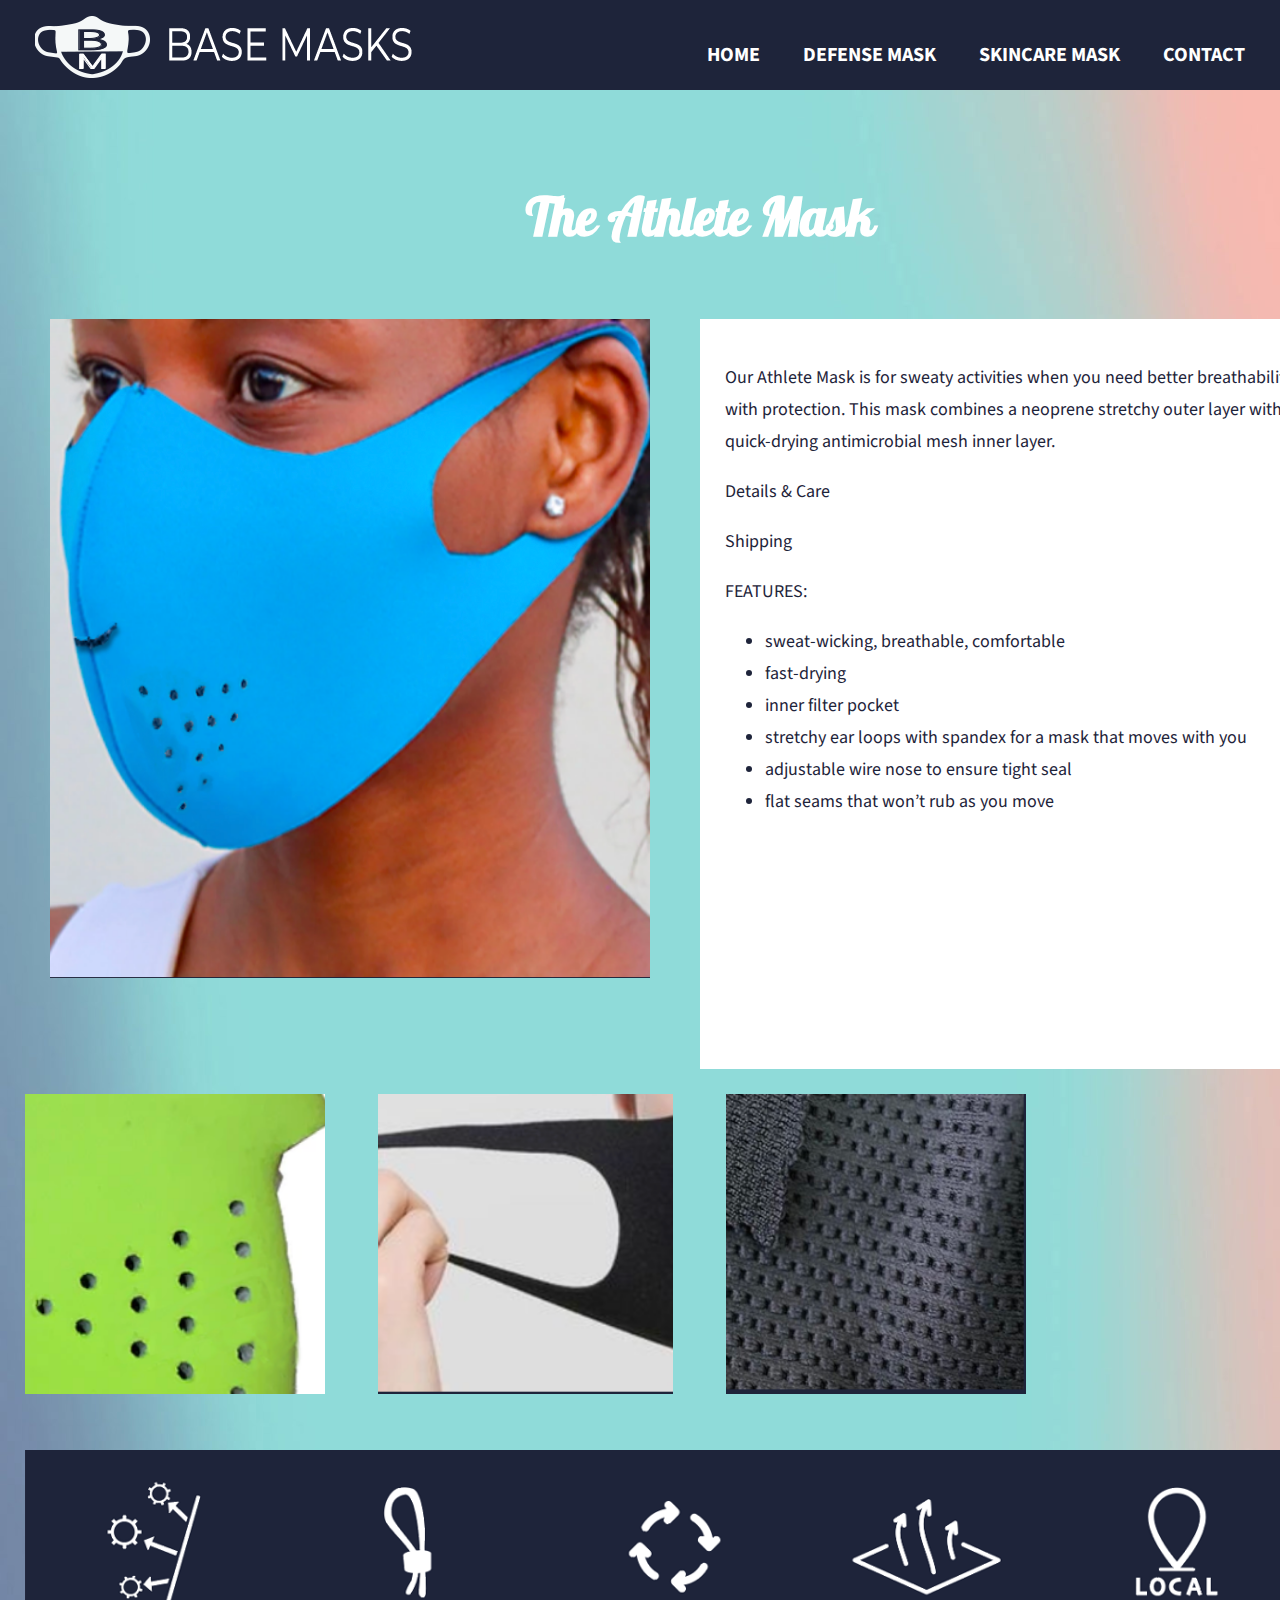
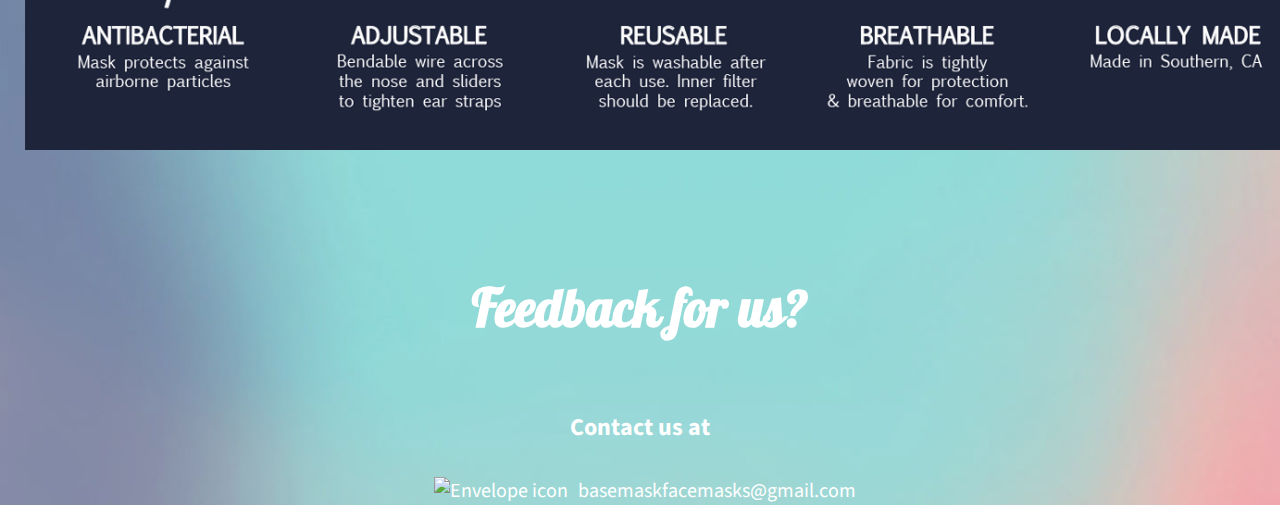
==== athlete/index.html @ c5bbb191 "initial commit" ====
<!doctype html>
<html lang="en">
    <head>
        <meta charset="utf-8">
        <title>Base Masks | Athlete Mask</title>
        <link rel="stylesheet" href="../css/normalize.css">
        <link rel="stylesheet" href="../css/main.css">
        <link href="https://fonts.googleapis.com/css2?family=Source+Sans+Pro:wght@300;400;700&display=swap" rel="stylesheet">
        <link href="https://fonts.googleapis.com/css2?family=Galada&display=swap" rel="stylesheet">
    </head>

    <body>
        <header>
            <a href="../index.html"><img src="../img/base.png" alt="Base Mask logo"/></a>
            <nav>
                <ul>
                    <li><a href="../index.html">HOME</a></li>
                    <li><a href="../defense/index.html">DEFENSE MASK</a></li>
                    <li><a href="../skincare/index.html">SKINCARE MASK</a></li>
                    <li><a href="../contact/index.html">CONTACT</a></li>
                </ul>
            </nav>
        </header>

        <div id="ath-mask" class="full-width">
            <h3>The Athlete Mask</h3>
            <div class="half-width">
                <img src="img/model2.png" alt="Daily defense mask">
            </div>
            <div class="half-width text-box">
                <p>Our Athlete Mask is for sweaty activities when you need better breathability with protection. This mask combines a neoprene stretchy outer layer with a quick-drying antimicrobial mesh inner layer.                    
                </p>
                <p>Details & Care</p>
                <p>Shipping</p>
                <p>FEATURES:
                    <ul>
                        <li>sweat-wicking, breathable, comfortable</li>
                        <li>fast-drying</li>
                        <li>inner filter pocket</li>
                        <li>stretchy ear loops with spandex for a mask that moves with you</li>
                        <li>adjustable wire nose to ensure tight seal</li>
                        <li>flat seams that won’t rub as you move</li>
                    </ul>
                </p>
            </div>
        </div>

        <div class="detail">
            <img src="img/detail1.png" alt="">
            <img src="img/detail2.png" alt="">
            <img src="img/detail3.png" alt="">
            <img src="img/attributes.png" alt="">
        </div>

        <section id="contact">
            <h3>Feedback for us?</h3>
            <h4>Contact us at </h4>
            <a href="mailto:basemaskfacemasks@gmail.com"><img src="../img/email.png" id="envelope" alt="Envelope icon"/>basemaskfacemasks@gmail.com</a>
            <br>
        </section>
    </body>
</html>
---- css/main.css ----
/***** BASE STYLES *****/
body {
    background-image: url('../img/cover.jpg');
    background-size: cover;
    font-family: 'Source Sans Pro', sans-serif;
}

h3 {
    color: #fff;
    font-family: 'Galada', cursive;
    font-size: 52px;
    padding-top: 40px;
    text-align: center;
}

/***** GRID *****/
.full-width {
    width: 1400px;
}

.half-width {
    width: 700px;
}

.half-width img {
    width: 700px;
}

.third-width {
    display: inline-block;
    width: 400px;
}

/***** HEADER *****/
header {
    background-color:#1e243a;
    height: 90px;
}

header img {
    margin-top: 15px;
    margin-left: 35px;
}

nav {
    float: right;
    padding: 25px 35px;
}

nav ul li {
    display: inline;
}

nav ul li a {
    color: #fff;
    font-family:'Source Sans Pro', sans-serif;
    font-size: 20px;
    font-weight: 700;
    padding-left: 40px;
    text-decoration: none;
    text-transform: uppercase;
}

/***** TITLE *****/
.title img {
    margin: 0;
    margin-bottom: 50px;
    width: 100%;
}

/***** SLIDER *****/
#slider {
    overflow: hidden;
}

#slider figure {
    position: relative;
    width: 500%;
    margin: 0;
    left: 0;
    animation: 20s slider infinite;
}

#slider figure img {
    float: left;
    width: 20%;
}

@keyframes slider {
    0% {
        left: 0;
    }
    20% {
        left: 0;
    }
    25% {
        left: -100%;
    }
    45% {
        left: -100%;
    }
    50% {
        left: -200%;
    }
    70% {
        left: -200%;
    }
    75% {
        left: -300%;
    }
    95% {
        left: -300%;
    }
    100% {
        left: -400%;
    }
}

/***** ABOUT *****/
.text-box {
    background-color: #fff;
    background-size: cover;
}

#about .text-box {
    height: 530px;
    margin-top: 100px;
}

#about p {
    color: #1e243a;
    font-family:'Source Sans Pro', sans-serif;
    font-size: 25px;
    line-height: 40px;
    margin: 50px 75px;
}

/***** MAIN *****/
.main .container {
    background-color:#1e243a;
    background-size: cover;
    height: 200px;
    margin-bottom: 50px;
}

.center {
    padding: 30px 20px;
    text-align: center;
}

.main a {
    color:#fff;
    font-size: 30px;
    font-weight: 700;
    text-decoration: none;
}

.main a span {
    font-size: 18px;
    font-weight: 300;
    text-decoration: none;
    text-transform: lowercase;
}

/***** MASKS *****/
.attributes {
    padding-top: 60px;
}

.attributes .btm-padding {
    padding-bottom: 100px;
}

/***** ALL MASK FORMATS *****/
#defense, #athlete, #skincare {
    height: 455px;
    margin: 0 100px;
    margin-bottom: 100px;
}

.row img {
    height: 455px;
    width: 410px;
}

.box {
    background-color: #3a4668;
    height: 455px;
    width: 780px;
}

.box p, .box a {
    color: #fff;
    font-family:'Source Sans Pro', sans-serif;
    font-size: 25px;
    line-height: 40px;
    padding: 15px 75px;
    text-decoration: none;
}
/***** MASKS (pg 2, 3, 4)*****/
.detail {
    clear: both;
    display: inline-block;
}

.detail img {
    height: 300px;
    margin: 25px;
}

/***** DEFENSE MASK *****/
#defense .row, #defense .box {
    float: left;
}
/***** DEFENSE MASK (defense page) *****/
#defend-mask .half-width {
    float: left;
}

#defend-mask .text-box {
    color: #1e243a;
    font-family:'Source Sans Pro', sans-serif;
    font-size: 18px;
    height: 800px;
    line-height: 32px;
    padding: 25px;
    width: 600px;
}

#defend-mask img {
    margin-left: 50px;
    width: 600px;
}
/***** ATHLETE MASK *****/
#athlete .row, #athlete .box {
    float: left;
}
/***** ATHLETE MASK (athlete page)*****/
#ath-mask .half-width {
    float: left;
}

#ath-mask .text-box {
    color: #1e243a;
    font-family:'Source Sans Pro', sans-serif;
    font-size: 18px;
    height: 700px;
    line-height: 32px;
    padding: 25px;
    width: 600px;
}

#ath-mask img {
    margin-left: 50px;
    width: 600px;
}
/***** SKINCARE MASK *****/
#skincare .row, #skincare .box {
    float: left;
}
/***** SKINCARE MASK (skincare page)*****/
#skin-mask .half-width {
    float: left;
}

#skin-mask .text-box {
    color: #1e243a;
    font-family:'Source Sans Pro', sans-serif;
    font-size: 18px;
    height: 700px;
    line-height: 32px;
    padding: 25px;
    width: 600px;
}

#skin-mask img {
    margin-left: 100px;
    width: 550px;
}

/***** CONTACT *****/
#contact {
    clear: both;
    margin: 0 auto;
    text-align: center;
}

#contact h4 {
    color: #fff;
    font-size: 24px;
    text-align: center;
}

#contact .container {
    background-color: #3a4668;
    background-size: cover;
    color: #fff;
    font-size: 20px;
    height: 400px;
    padding-left: 50px;
    text-align: center;
}

#contact .third-width {
    float: left;
}

#contact .sketch {
    height: 200px;
}

#contact a {
    color: #fff;
    font-size: 20px;
    text-decoration: none;
}

#contact #envelope {
    padding: 0 10px;
}

#contact ul li {
    display: inline-block;
    padding: 0 20px;
}

/***** CONTACT FORM (on contact page)*****/
.form img {
    width: 600px;
}

.form .full-width {
    text-align: center;
}

/***** FOOTER *****/
footer {
    color: #fff;
    font-size: 20px;
    font-weight: 400;
    height: 100px;
    padding-top: 35px;
    text-align: center;
}

footer .full-width {
    clear: both;
}
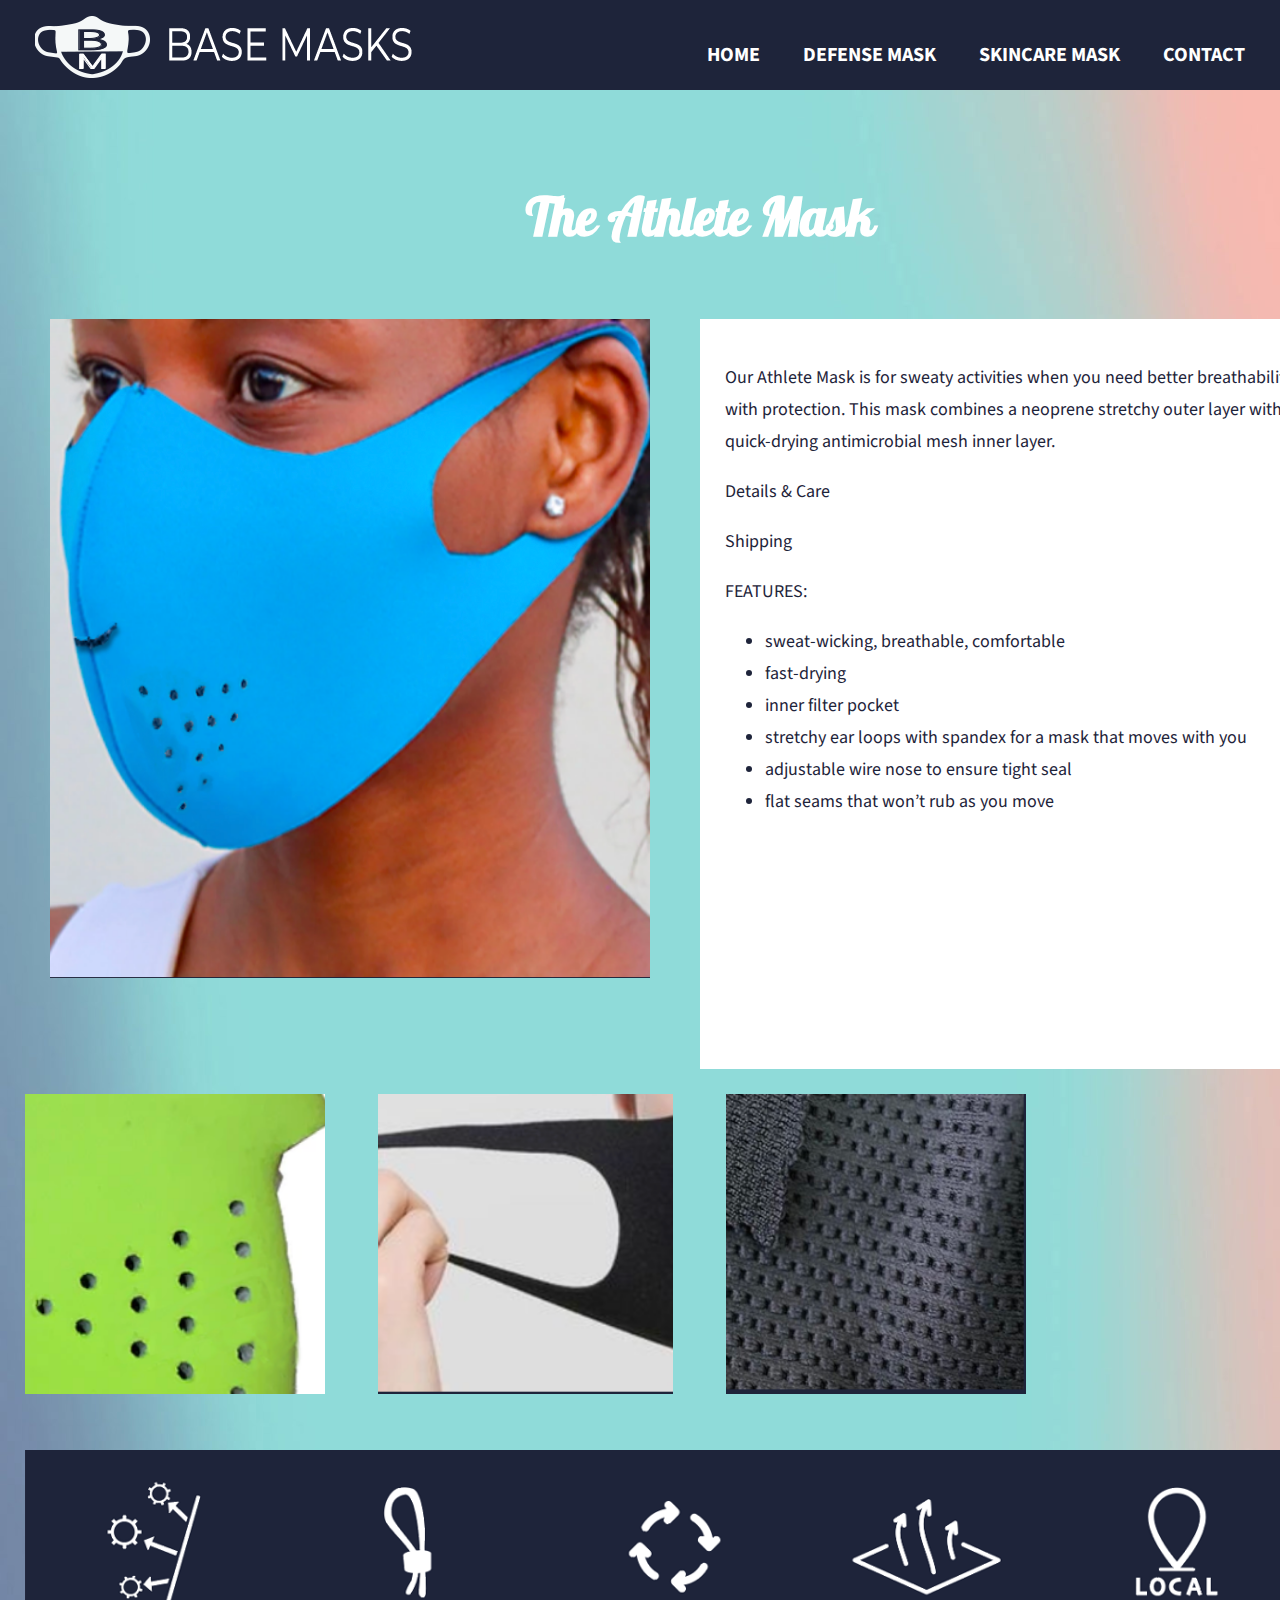
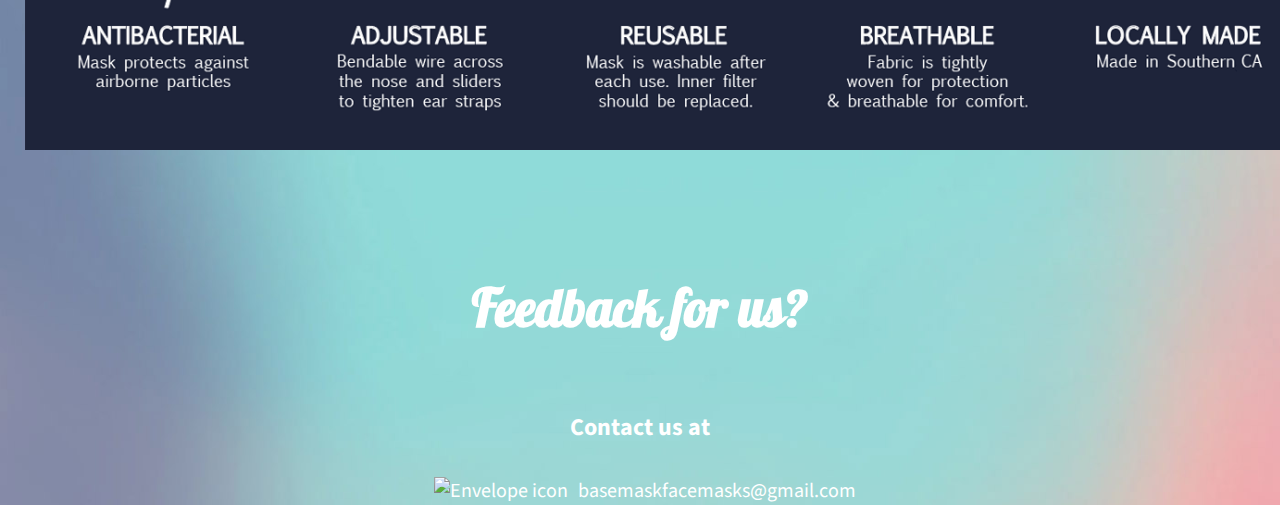
==== commit 0ab87cba: "Replaced broken icons with font awesome" ====
--- a/athlete/index.html
+++ b/athlete/index.html
@@ -7,6 +7,11 @@
         <link rel="stylesheet" href="../css/main.css">
         <link href="https://fonts.googleapis.com/css2?family=Source+Sans+Pro:wght@300;400;700&display=swap" rel="stylesheet">
         <link href="https://fonts.googleapis.com/css2?family=Galada&display=swap" rel="stylesheet">
+        <!-- Google Fonts -->
+        <link href="https://fonts.googleapis.com/css2?family=Source+Sans+Pro:wght@300;400;700&display=swap" rel="stylesheet">
+        <link href="https://fonts.googleapis.com/css2?family=Galada&display=swap" rel="stylesheet">
+        <!-- FontAwesome CDN version 5.5 -->
+        <link rel="stylesheet" href="https://use.fontawesome.com/releases/v5.5.0/css/all.css" integrity="sha384-B4dIYHKNBt8Bc12p+WXckhzcICo0wtJAoU8YZTY5qE0Id1GSseTk6S+L3BlXeVIU" crossorigin="anonymous">
     </head>
 
     <body>
--- a/css/main.css
+++ b/css/main.css
@@ -319,10 +319,20 @@
     padding: 0 10px;
 }
 
-#contact ul li {
-    display: inline-block;
+#contact .social .social-icons {
+    display: inline-flex;
     padding: 0 20px;
 }
+
+#contact .social .social-icons i {
+    padding: 10px;
+    height: 30px;
+    width: 30px;
+    text-align: center;
+    border-radius: 50%;
+    margin: 0 10px;
+}
+
 
 /***** CONTACT FORM (on contact page)*****/
 .form img {
